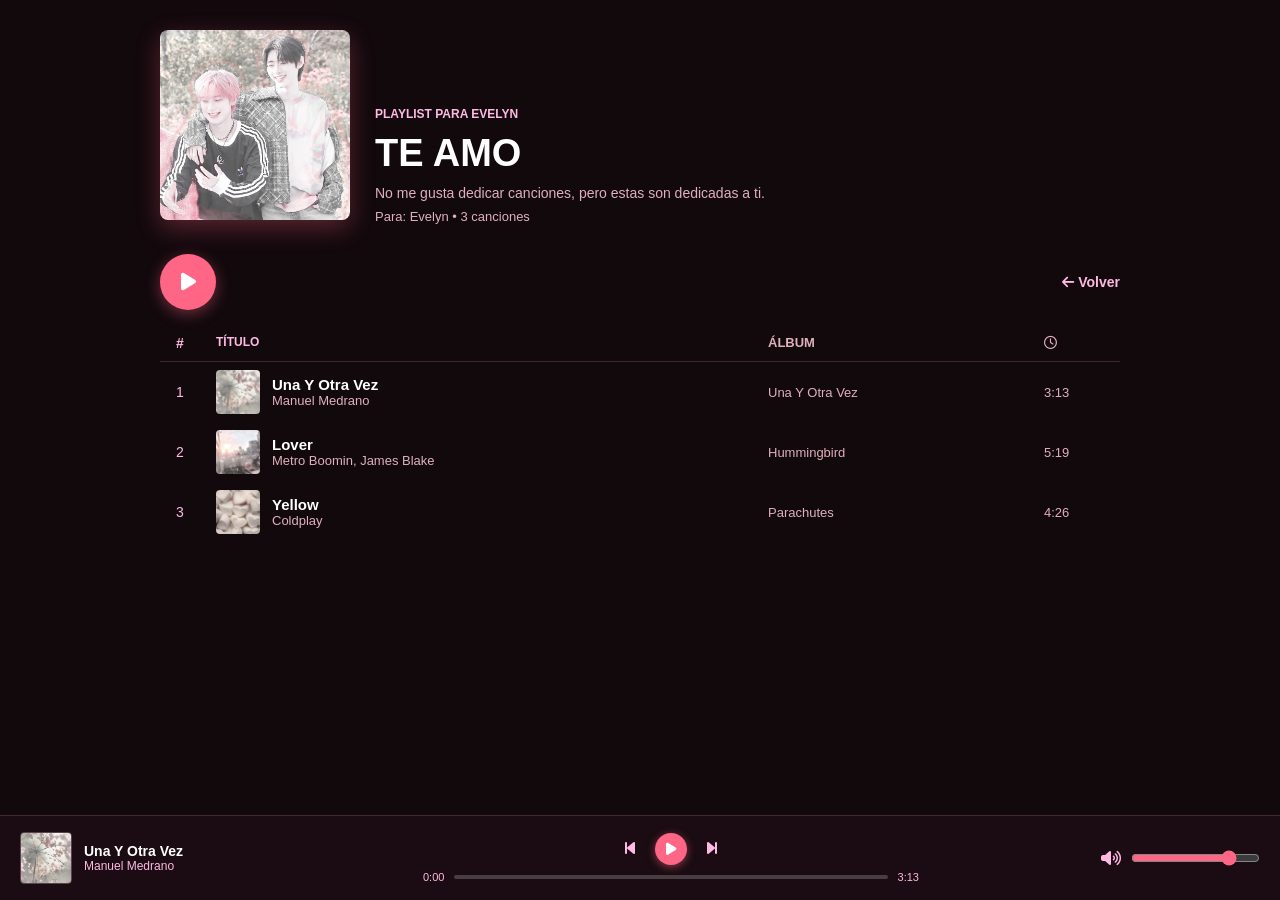
==== Eve/views/canciones.html @ b948e7fc "Commit" ====
<!DOCTYPE html>
<html lang="es">
<head>
    <meta charset="UTF-8">
    <meta name="viewport" content="width=device-width, initial-scale=1.0">
    <title>Canciones</title>
    <link rel="stylesheet" href="../CSS/canciones.css">
    <link rel="stylesheet" href="https://cdnjs.cloudflare.com/ajax/libs/font-awesome/6.4.0/css/all.min.css">
</head>
<body>

    <main class="contenedor-playlist">

        <header class="header-playlist">
            <div class="portada-playlist">
                <img src="../img/sunsun.jpe" alt="Portada de la Playlist">
            </div>
            <div class="info-playlist">
                <span class="etiqueta">PLAYLIST PARA EVELYN</span>
                <h1>TE AMO</h1>
                <p class="descripcion">No me gusta dedicar canciones, pero estas son dedicadas a ti.</p>
                <div class="meta-info">
                    <span class="creador">Para: Evelyn</span> • <span id="total-canciones">0 canciones</span>
                </div>
            </div>
        </header>


        <div class="acciones-bar">
            <button id="btn-play-principal" class="btn-play-gigante">
                <i class="fa-solid fa-play"></i>
            </button>
            <a href="../Index.html" class="btn-volver"><i class="fa-solid fa-arrow-left"></i> Volver</a>
        </div>

        <!-- Tabla de Canciones -->
        <section class="lista-canciones">
            <div class="encabezado-tabla">
                <span class="col-num">#</span>
                <span class="col-titulo">TÍTULO</span>
                <span class="col-album">ÁLBUM</span>
                <span class="col-duracion"><i class="fa-regular fa-clock"></i></span>
            </div>
            <div class="linea-divisora"></div>

       
            <div id="contenedor-canciones" class="filas-canciones"></div>
        </section>
    </main>

   
    <footer class="reproductor-inferior">
        <div class="cancion-actual">
            <img id="player-img" src="../img/default-album.jpg" alt="Portada">
            <div class="detalles-cancion">
                <span id="player-titulo" class="titulo-track">Selecciona una canción</span>
                <span id="player-artista" class="artista-track">---</span>
            </div>
        </div>

        <div class="controles-reproductor">
            <div class="botones-control">
                <button id="btn-prev"><i class="fa-solid fa-backward-step"></i></button>
                <button id="btn-play-pause" class="btn-play-circle"><i class="fa-solid fa-play"></i></button>
                <button id="btn-next"><i class="fa-solid fa-forward-step"></i></button>
            </div>
            <div class="barra-progreso-contenedor">
                <span id="tiempo-actual">0:00</span>
                <div class="barra-progreso" id="barra-progreso">
                    <div class="progreso-linea" id="progreso-linea"></div>
                </div>
                <span id="tiempo-total">0:00</span>
            </div>
        </div>

        <div class="control-volumen">
            <i class="fa-solid fa-volume-high"></i>
            <input type="range" id="volumen" min="0" max="1" step="0.01" value="0.8">
        </div>

  
        <audio id="audio-player"></audio>
    </footer>

    <script src="../Js/canciones.js"></script>
</body>
</html>
---- Eve/CSS/canciones.css ----
* {
    margin: 0;
    padding: 0;
    box-sizing: border-box;
}

body {
    font-family: 'Segoe UI', Tahoma, Geneva, Verdana, sans-serif;
    background-color: #12090d;
    color: #ffffff;
    padding-bottom: 90px; 
}


.contenedor-playlist {
    max-width: 1000px;
    margin: 0 auto;
    padding: 30px 20px;
}


.header-playlist {
    display: flex;
    align-items: flex-end;
    gap: 25px;
    margin-bottom: 30px;
}

.portada-playlist img {
    width: 190px;
    height: 190px;
    object-fit: cover;
    border-radius: 8px;
    box-shadow: 0 8px 24px rgba(255, 101, 132, 0.3);
}

.info-playlist .etiqueta {
    font-size: 12px;
    font-weight: 700;
    color: #ffb9e2;
}

.info-playlist h1 {
    font-size: 38px;
    margin: 10px 0;
    font-weight: 800;
    color: #ffffff;
}

.info-playlist .descripcion {
    color: #e0b0bc;
    font-size: 14px;
    margin-bottom: 8px;
}

.meta-info {
    font-size: 13px;
    color: #e0b0bc;
}


.acciones-bar {
    display: flex;
    align-items: center;
    justify-content: space-between;
    margin-bottom: 25px;
}


.btn-play-gigante {
    width: 56px;
    height: 56px;
    border-radius: 50%;
    background-color: #ff6584;
    border: none;
    color: #fff;
    font-size: 20px;
    cursor: pointer;
    display: flex;
    align-items: center;
    justify-content: center;
    transition: transform 0.2s, background-color 0.2s, box-shadow 0.2s;
    box-shadow: 0 4px 15px rgba(255, 101, 132, 0.4);
}

.btn-play-gigante:hover {
    transform: scale(1.05);
    background-color: #ff8da1;
    box-shadow: 0 6px 20px rgba(255, 141, 161, 0.6);
}

.btn-volver {
    color: #ffb9e2;
    text-decoration: none;
    font-weight: 600;
    font-size: 14px;
    transition: color 0.2s;
}

.btn-volver:hover {
    color: #ffffff;
}


.encabezado-tabla {
    display: grid;
    grid-template-columns: 40px 2fr 1fr 60px;
    padding: 0 16px 10px;
    color: #ffb9e2;
    font-size: 12px;
    font-weight: 600;
    border-bottom: 1px solid rgba(255, 141, 161, 0.2);
}

.fila-cancion {
    display: grid;
    grid-template-columns: 40px 2fr 1fr 60px;
    align-items: center;
    padding: 8px 16px;
    border-radius: 6px;
    cursor: pointer;
    transition: background-color 0.2s;
}

.fila-cancion:hover {
    background-color: rgba(255, 185, 226, 0.15);
}


.fila-cancion.activa {
    background-color: rgba(255, 101, 132, 0.2);
}

.fila-cancion.activa .titulo-cancion {
    color: #ff6584;
}

.col-num {
    color: #ffb9e2;
    font-size: 14px;
}


.col-titulo-box {
    display: flex;
    align-items: center;
    gap: 12px;
}

.img-cancion-wrapper {
    position: relative;
    width: 44px;
    height: 44px;
    flex-shrink: 0;
}

.img-cancion-wrapper img {
    width: 100%;
    height: 100%;
    object-fit: cover;
    border-radius: 4px;
}


.overlay-play {
    position: absolute;
    top: 0;
    left: 0;
    width: 100%;
    height: 100%;
    background: rgba(255, 101, 132, 0.6);
    border-radius: 4px;
    display: flex;
    align-items: center;
    justify-content: center;
    opacity: 0;
    transition: opacity 0.2s;
}

.fila-cancion:hover .overlay-play {
    opacity: 1;
}

.overlay-play i {
    color: #ffffff;
    font-size: 14px;
}

.info-texto {
    display: flex;
    flex-direction: column;
}

.titulo-cancion {
    font-size: 15px;
    font-weight: 600;
    color: #ffffff;
}

.artista-cancion {
    font-size: 13px;
    color: #e0b0bc;
}

.col-album, .col-duracion {
    color: #e0b0bc;
    font-size: 13px;
}


.reproductor-inferior {
    position: fixed;
    bottom: 0;
    left: 0;
    width: 100%;
    height: 85px;
    background-color: #1a0c12;
    border-top: 1px solid rgba(255, 141, 161, 0.2);
    display: flex;
    align-items: center;
    justify-content: space-between;
    padding: 0 20px;
    z-index: 1000;
}

.cancion-actual {
    display: flex;
    align-items: center;
    gap: 12px;
    width: 25%;
}

.cancion-actual img {
    width: 52px;
    height: 52px;
    border-radius: 4px;
    object-fit: cover;
    border: 1px solid rgba(255, 185, 226, 0.3);
}

.detalles-cancion {
    display: flex;
    flex-direction: column;
}

.titulo-track {
    font-size: 14px;
    font-weight: 600;
    color: #ffffff;
}

.artista-track {
    font-size: 12px;
    color: #ffb9e2;
}

.controles-reproductor {
    display: flex;
    flex-direction: column;
    align-items: center;
    width: 40%;
}

.botones-control {
    display: flex;
    align-items: center;
    gap: 20px;
    margin-bottom: 6px;
}

.botones-control button {
    background: none;
    border: none;
    color: #ffb9e2;
    font-size: 16px;
    cursor: pointer;
    transition: color 0.2s, transform 0.2s;
}

.botones-control button:hover {
    color: #ffffff;
    transform: scale(1.1);
}

.btn-play-circle {
    width: 32px;
    height: 32px;
    border-radius: 50%;
    background-color: #ff6584 !important;
    color: #ffffff !important;
    display: flex;
    align-items: center;
    justify-content: center;
    font-size: 14px !important;
    box-shadow: 0 2px 8px rgba(255, 101, 132, 0.5);
}

.btn-play-circle:hover {
    transform: scale(1.08) !important;
    background-color: #ff8da1 !important;
}

.barra-progreso-contenedor {
    display: flex;
    align-items: center;
    gap: 10px;
    width: 100%;
    font-size: 11px;
    color: #ffb9e2;
}

.barra-progreso {
    flex-grow: 1;
    height: 4px;
    background-color: rgba(255, 255, 255, 0.2);
    border-radius: 2px;
    cursor: pointer;
    position: relative;
}

.progreso-linea {
    height: 100%;
    width: 0%;
    background-color: #ff6584;
    border-radius: 2px;
    box-shadow: 0 0 8px rgba(255, 101, 132, 0.8);
}

.control-volumen {
    display: flex;
    align-items: center;
    gap: 10px;
    width: 20%;
    justify-content: flex-end;
    color: #ffb9e2;
}

.control-volumen input {
    accent-color: #ff6584;
    cursor: pointer;
}
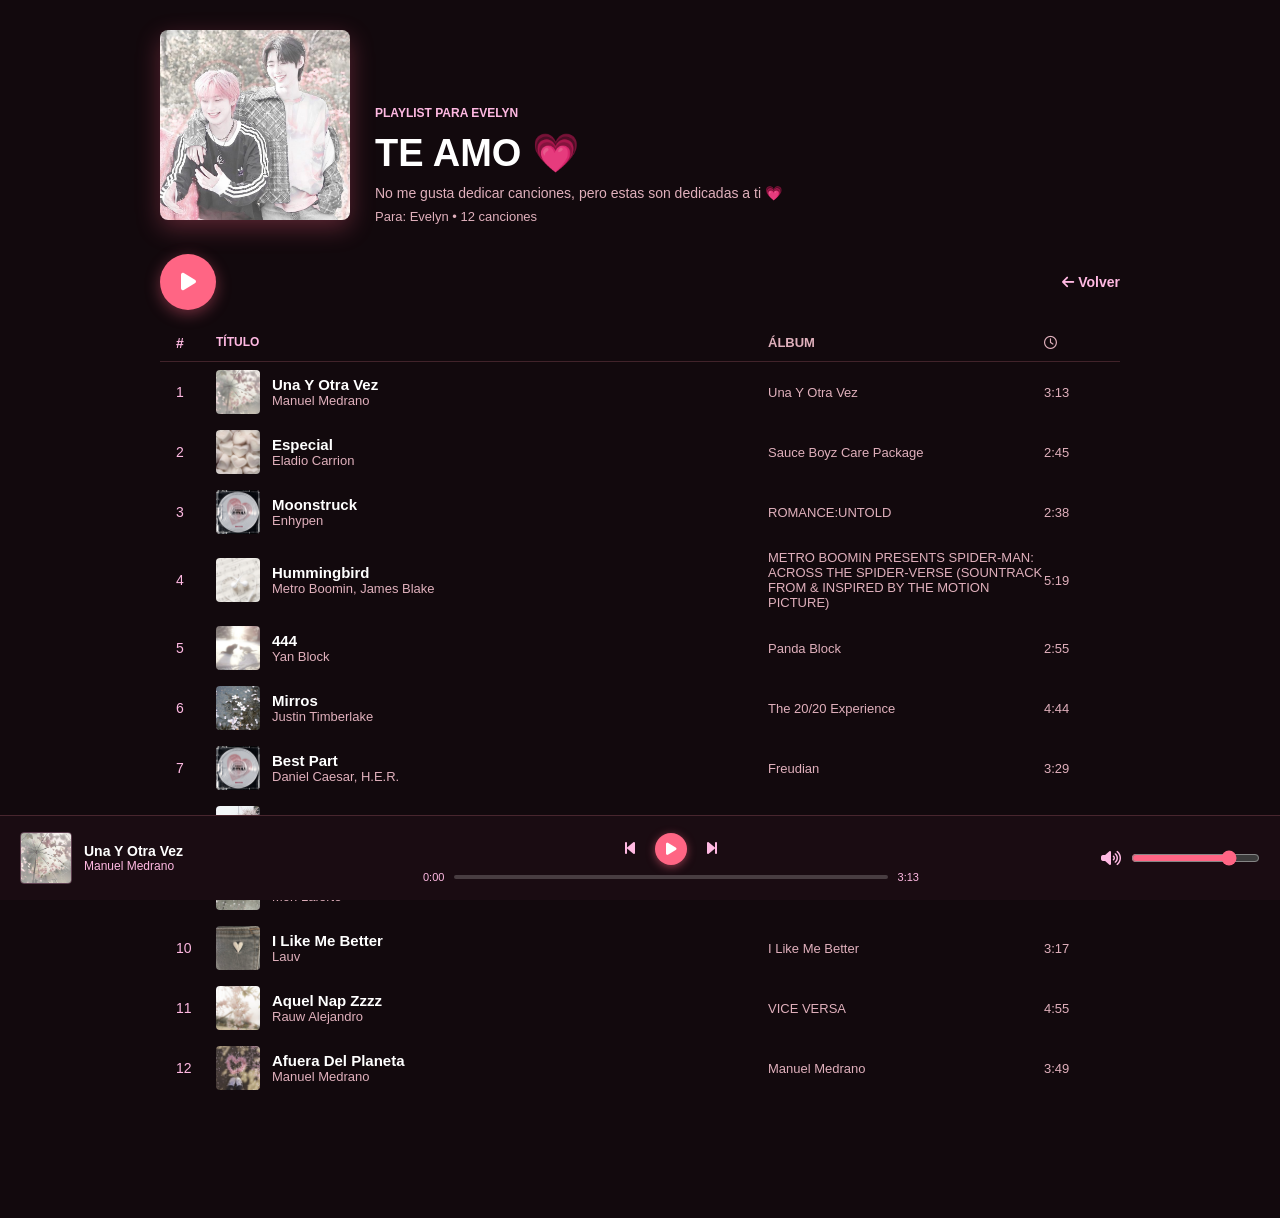
==== commit c20a40a6: "Commit" ====
--- a/Eve/views/canciones.html
+++ b/Eve/views/canciones.html
@@ -17,8 +17,8 @@
             </div>
             <div class="info-playlist">
                 <span class="etiqueta">PLAYLIST PARA EVELYN</span>
-                <h1>TE AMO</h1>
-                <p class="descripcion">No me gusta dedicar canciones, pero estas son dedicadas a ti.</p>
+                <h1>TE AMO 💗</h1>
+                <p class="descripcion">No me gusta dedicar canciones, pero estas son dedicadas a ti 💗</p>
                 <div class="meta-info">
                     <span class="creador">Para: Evelyn</span> • <span id="total-canciones">0 canciones</span>
                 </div>
--- a/Eve/CSS/canciones.css
+++ b/Eve/CSS/canciones.css
@@ -338,4 +338,80 @@
 .control-volumen input {
     accent-color: #ff6584;
     cursor: pointer;
+}
+
+
+@media (max-width: 800px) {
+    .encabezado-tabla,
+    .fila-cancion {
+        grid-template-columns: 30px 1fr 50px; 
+    }
+
+    .col-album {
+        display: none;
+    }
+}
+
+@media (max-width: 600px) {
+
+    .header-playlist {
+        flex-direction: column;
+        align-items: center;
+        text-align: center;
+        gap: 15px;
+    }
+
+    .portada-playlist img {
+        width: 150px;
+        height: 150px;
+    }
+
+    .info-playlist h1 {
+        font-size: 28px;
+    }
+
+    .reproductor-inferior {
+        height: 75px;
+        padding: 0 10px;
+    }
+
+    .cancion-actual {
+        width: 35%;
+        gap: 8px;
+    }
+
+    .cancion-actual img {
+        width: 42px;
+        height: 42px;
+    }
+
+    .titulo-track {
+        font-size: 12px;
+        white-space: nowrap;
+        overflow: hidden;
+        text-overflow: ellipsis;
+        max-width: 85px;
+    }
+
+    .artista-track {
+        font-size: 10px;
+        white-space: nowrap;
+        overflow: hidden;
+        text-overflow: ellipsis;
+        max-width: 85px;
+    }
+
+    .controles-reproductor {
+        width: 65%;
+    }
+
+    .botones-control {
+        gap: 12px;
+        margin-bottom: 3px;
+    }
+
+
+    .control-volumen {
+        display: none;
+    }
 }
